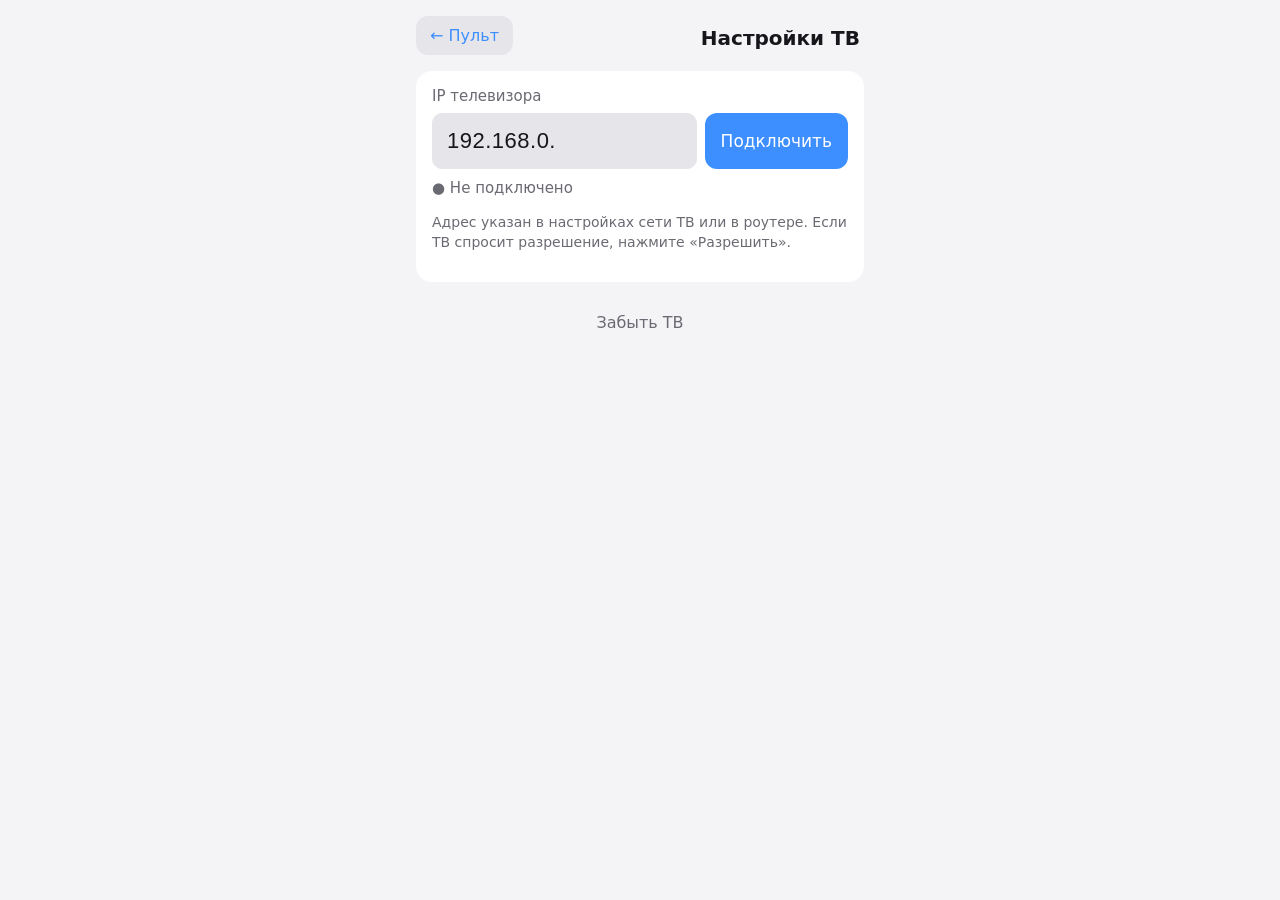
==== settings.html @ b4f84ff0 "Split settings into their own page (opened from a button); shared connection core" ====
<!DOCTYPE html>
<html lang="ru">
<head>
  <meta charset="UTF-8">
  <meta name="viewport" content="width=device-width, initial-scale=1.0">
  <title>Настройки ТВ</title>
  <meta name="theme-color" content="#0b0b0d">
  <link rel="manifest" href="manifest.json">
  <link rel="icon" type="image/png" sizes="192x192" href="icon-192.png">
  <link rel="stylesheet" href="styles.css">
</head>
<body>
  <main class="wrap">
    <header class="bar">
      <a class="settings-link" href="index.html">← Пульт</a>
      <h1>Настройки ТВ</h1>
    </header>

    <section class="connect">
      <label for="ipInput">IP телевизора</label>
      <div class="row">
        <input id="ipInput" type="text" inputmode="decimal" value="192.168.0." placeholder="192.168.0.X" autocomplete="off" spellcheck="false">
        <button id="connectBtn" class="primary">Подключить</button>
      </div>
      <div class="status" id="status">Не подключено</div>
      <p class="hint">Адрес указан в настройках сети ТВ или в роутере. Если ТВ спросит разрешение, нажмите «Разрешить».</p>
    </section>

    <section class="foot">
      <button id="forgetBtn" class="ghost">Забыть ТВ</button>
    </section>
  </main>

  <script src="tv.js"></script>
  <script src="settings.js"></script>
</body>
</html>
---- styles.css ----
:root {
  --bg: #0b0b0d;
  --panel: #17171b;
  --key: #26262d;
  --key-active: #3a3a44;
  --text: #f2f2f4;
  --text-dim: #9a9aa0;
  --accent: #3d8fff;
  --bad: #d64545;
  --ok: #3cb371;
}

@media (prefers-color-scheme: light) {
  :root:not([data-theme="dark"]) {
    --bg: #f4f4f6;
    --panel: #ffffff;
    --key: #e6e6ea;
    --key-active: #d2d2d8;
    --text: #17171b;
    --text-dim: #6a6a72;
  }
}

* { box-sizing: border-box; }

html, body {
  margin: 0;
  background: var(--bg);
  color: var(--text);
  font-family: 'Segoe UI', system-ui, Arial, sans-serif;
  min-height: 100%;
}

.wrap {
  max-width: 480px;
  margin: 0 auto;
  padding: 16px;
  display: flex;
  flex-direction: column;
  gap: 16px;
}

.connect, .remote {
  background: var(--panel);
  border-radius: 16px;
  padding: 16px;
}

label { display: block; color: var(--text-dim); font-size: 14px; margin-bottom: 8px; }

.row { display: flex; gap: 8px; }

input {
  flex: 1;
  min-width: 0;
  padding: 12px;
  border-radius: 10px;
  border: 1px solid var(--key);
  background: var(--key);
  color: var(--text);
  font-size: 16px;
}

button {
  font: inherit;
  color: var(--text);
  background: var(--key);
  border: 0;
  border-radius: 12px;
  padding: 12px;
  min-height: 48px;
  cursor: pointer;
  -webkit-tap-highlight-color: transparent;
  touch-action: manipulation;
}
button:active, button.pressed { background: var(--key-active); }
button:disabled { opacity: 0.4; cursor: default; }

button.primary { background: var(--accent); color: #fff; padding: 12px 16px; }
button.ghost { background: transparent; color: var(--text-dim); }

.status { margin-top: 10px; font-size: 14px; color: var(--text-dim); }
.status.ok { color: var(--ok); }
.status.bad { color: var(--bad); }

/* D-pad */
.dpad {
  display: grid;
  grid-template-columns: 1fr 1fr 1fr;
  grid-template-rows: 1fr 1fr 1fr;
  gap: 8px;
  width: 100%;
  aspect-ratio: 1 / 1;
  max-width: 320px;
  margin: 0 auto 16px;
}
.dpad .up { grid-column: 2; grid-row: 1; }
.dpad .left { grid-column: 1; grid-row: 2; }
.dpad .ok { grid-column: 2; grid-row: 2; border-radius: 50%; background: var(--accent); color: #fff; font-weight: 600; }
.dpad .right { grid-column: 3; grid-row: 2; }
.dpad .down { grid-column: 2; grid-row: 3; }

.grid3, .grid2 { display: grid; gap: 8px; margin-top: 8px; }
.grid3 { grid-template-columns: repeat(3, 1fr); }
.grid2 { grid-template-columns: 1fr; }
.pair { display: grid; grid-template-columns: repeat(3, 1fr); gap: 8px; }

.power { background: var(--bad); color: #fff; }

.foot { text-align: center; }

[hidden] { display: none !important; }

/* Touch-friendly sizes for phones */
.wrap { padding: max(16px, env(safe-area-inset-top)) 16px max(24px, env(safe-area-inset-bottom)); }
h1 { font-size: 20px; font-weight: 600; margin: 4px 4px 0; }
.connect label { font-size: 15px; }
input {
  font-size: 22px;
  letter-spacing: 0.5px;
  padding: 14px;
  min-height: 56px;
  font-variant-numeric: tabular-nums;
}
input:focus { outline: 2px solid var(--accent); outline-offset: 0; }
.row button.primary { min-height: 56px; font-size: 17px; }
button.key { min-height: 56px; font-size: 17px; }
.dpad { max-width: 340px; }
.status { font-size: 15px; min-height: 22px; }
.bar { display: flex; align-items: center; justify-content: space-between; gap: 12px; }
.settings-link {
  color: var(--accent);
  text-decoration: none;
  font-size: 16px;
  padding: 10px 14px;
  border-radius: 12px;
  background: var(--key);
}
.hint { margin-top: 12px; font-size: 14px; color: var(--text-dim); line-height: 1.4; }
.status::before { content: '● '; color: var(--text-dim); }
.status.ok::before { color: var(--ok); }
.status.bad::before { color: var(--bad); }
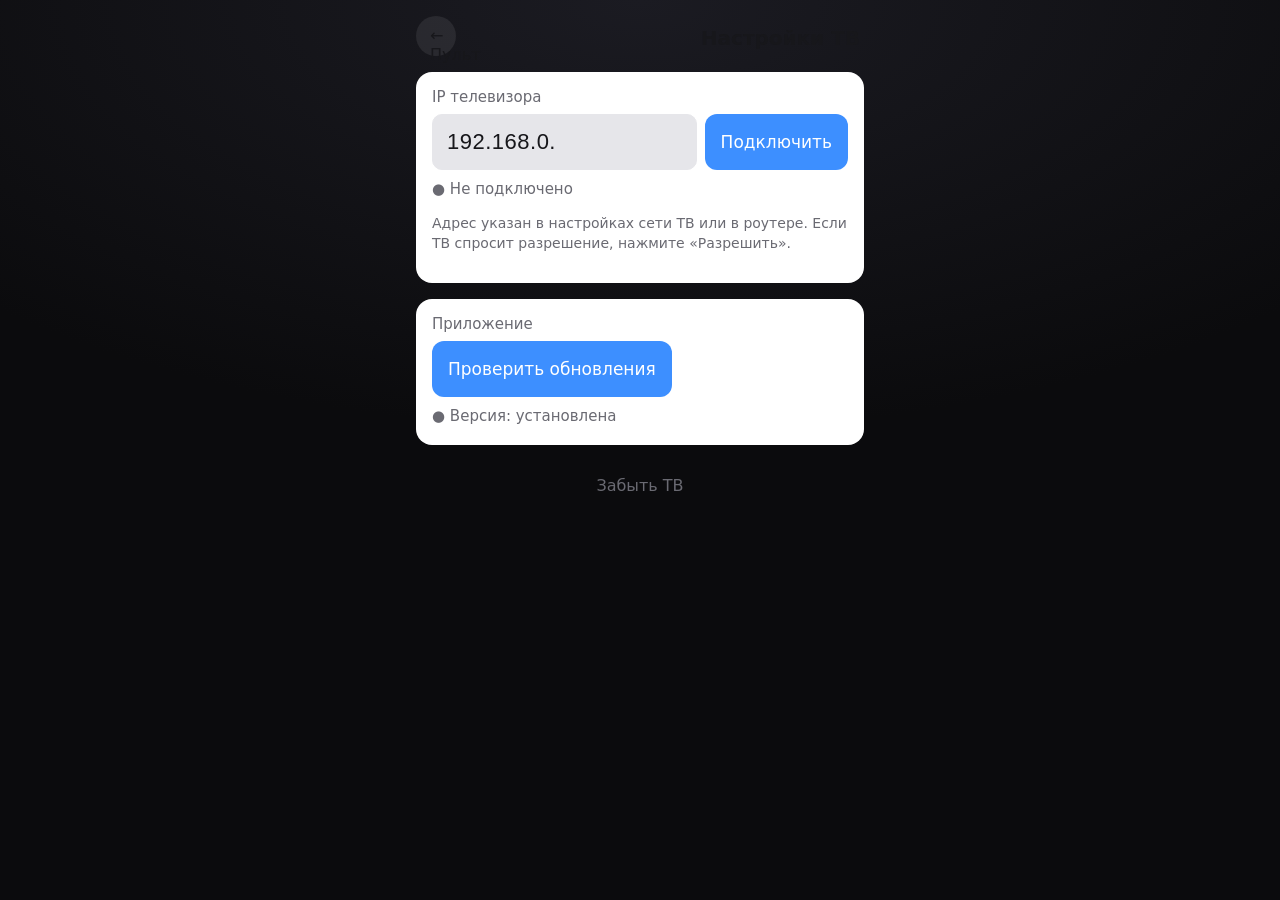
==== commit b1b5c1b7: "In-app updates: service worker waits for the user, Update button on the remote, check button in sett" ====
--- a/settings.html
+++ b/settings.html
@@ -26,12 +26,23 @@
       <p class="hint">Адрес указан в настройках сети ТВ или в роутере. Если ТВ спросит разрешение, нажмите «Разрешить».</p>
     </section>
 
+    <section class="connect">
+      <label>Приложение</label>
+      <div class="row">
+        <button id="checkUpdateBtn" class="primary">Проверить обновления</button>
+        <button id="applyUpdateBtn" class="primary" hidden>Установить</button>
+      </div>
+      <div class="status" id="updateStatus">Версия: установлена</div>
+    </section>
+
     <section class="foot">
       <button id="forgetBtn" class="ghost">Забыть ТВ</button>
     </section>
   </main>
 
   <script src="tv.js"></script>
+  <script src="update.js"></script>
   <script src="settings.js"></script>
+  <script>Updater.init();</script>
 </body>
 </html>
--- a/styles.css
+++ b/styles.css
@@ -140,3 +140,122 @@
 .status::before { content: '● '; color: var(--text-dim); }
 .status.ok::before { color: var(--ok); }
 .status.bad::before { color: var(--bad); }
+
+/* ---- Apple TV style remote ---- */
+body {
+  background: radial-gradient(120% 80% at 50% 0%, #1b1b22 0%, #0b0b0d 60%);
+  min-height: 100vh;
+  -webkit-user-select: none;
+  user-select: none;
+  -webkit-touch-callout: none;
+}
+
+.remote-app {
+  touch-action: manipulation;
+  max-width: 420px;
+  margin: 0 auto;
+  min-height: 100vh;
+  padding: max(16px, env(safe-area-inset-top)) 18px max(20px, env(safe-area-inset-bottom));
+  display: flex;
+  flex-direction: column;
+  gap: 18px;
+}
+
+.top { display: flex; align-items: center; justify-content: space-between; gap: 12px; min-height: 40px; }
+.top .status { font-size: 14px; color: var(--text-dim); margin: 0; }
+.settings-link {
+  color: var(--text);
+  width: 40px;
+  height: 40px;
+  border-radius: 50%;
+  background: rgba(255, 255, 255, 0.08);
+  display: grid;
+  place-items: center;
+  flex: 0 0 auto;
+}
+
+/* Swipe surface */
+.touchpad {
+  position: relative;
+  flex: 1 1 auto;
+  min-height: 46vh;
+  border-radius: 34px;
+  background: linear-gradient(160deg, #22222a 0%, #141418 100%);
+  box-shadow: inset 0 1px 0 rgba(255, 255, 255, 0.06), 0 14px 40px rgba(0, 0, 0, 0.45);
+  touch-action: none;
+  display: grid;
+  place-items: center;
+  transition: opacity 0.2s;
+}
+.touchpad.disabled { opacity: 0.45; }
+.touchpad.active { box-shadow: inset 0 0 0 2px rgba(255, 255, 255, 0.22), 0 14px 40px rgba(0, 0, 0, 0.45); }
+.touch-hint {
+  color: var(--text-dim);
+  font-size: 15px;
+  line-height: 1.6;
+  text-align: center;
+  transition: opacity 0.2s;
+}
+
+/* Round buttons row */
+.buttons { display: flex; justify-content: space-between; gap: 12px; }
+.round {
+  width: 64px;
+  height: 64px;
+  min-height: 0;
+  border-radius: 50%;
+  padding: 0;
+  display: grid;
+  place-items: center;
+  background: rgba(255, 255, 255, 0.08);
+  color: var(--text);
+  flex: 0 0 auto;
+}
+.round:active, .round.pressed { background: rgba(255, 255, 255, 0.18); transform: scale(0.96); }
+.round.power { color: var(--bad); }
+
+/* Volume and channel pills */
+.volume-row { display: flex; align-items: center; gap: 12px; }
+.pill {
+  display: flex;
+  flex: 1 1 auto;
+  justify-content: space-between;
+  align-items: center;
+  height: 56px;
+  border-radius: 28px;
+  background: rgba(255, 255, 255, 0.08);
+  overflow: hidden;
+}
+.pill button {
+  flex: 1 1 0;
+  height: 100%;
+  min-height: 0;
+  padding: 0;
+  border-radius: 0;
+  background: transparent;
+  color: var(--text);
+  font-size: 18px;
+  display: grid;
+  place-items: center;
+}
+.pill button:active { background: rgba(255, 255, 255, 0.14); }
+.pill button + button { border-left: 1px solid rgba(255, 255, 255, 0.08); }
+.pill:nth-child(2) button { font-size: 15px; }
+
+/* Buttons that do not fit the grid use a generic fill */
+.volume-row .round.power { width: 56px; height: 56px; }
+
+@media (min-width: 900px) {
+  .remote-app { max-width: 460px; }
+}
+
+/* In-app update button */
+.update-btn {
+  min-height: 0;
+  padding: 8px 14px;
+  border-radius: 999px;
+  font-size: 14px;
+  background: var(--accent);
+  color: #fff;
+}
+[hidden] { display: none !important; }
